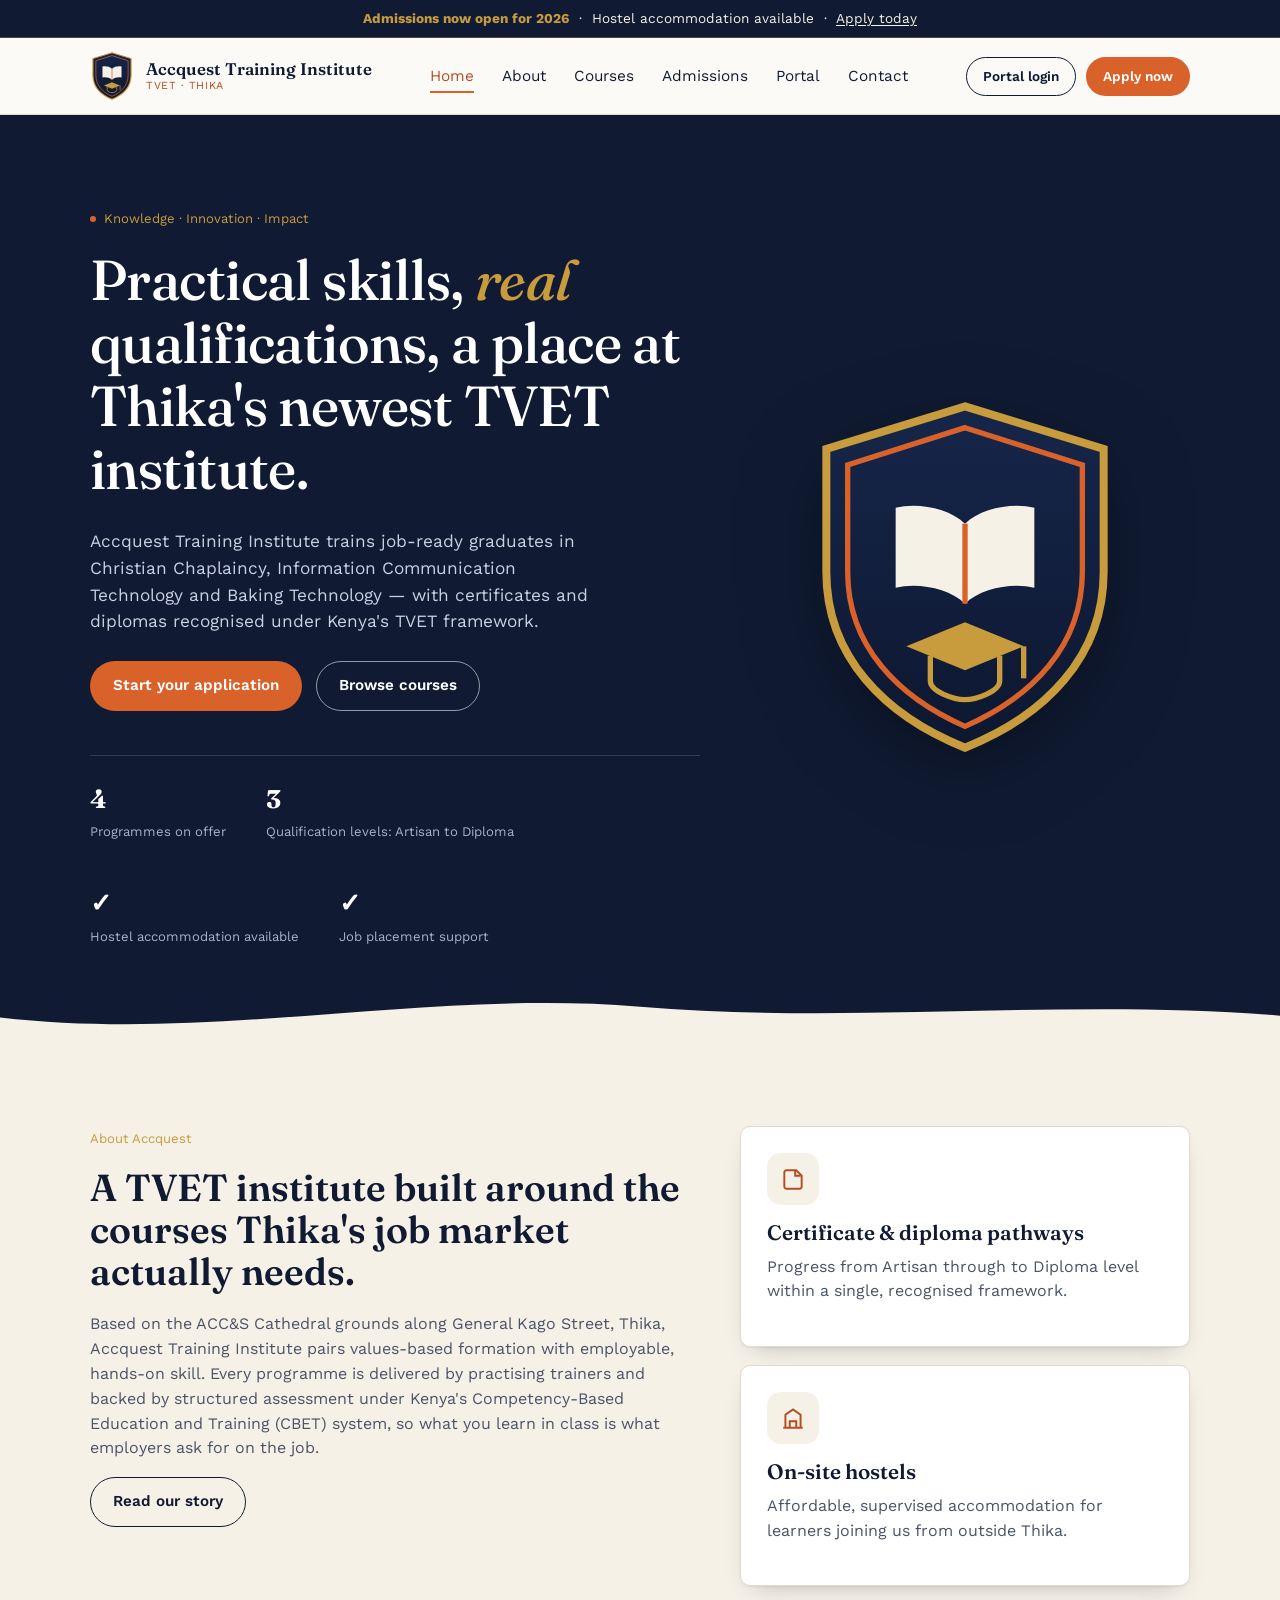
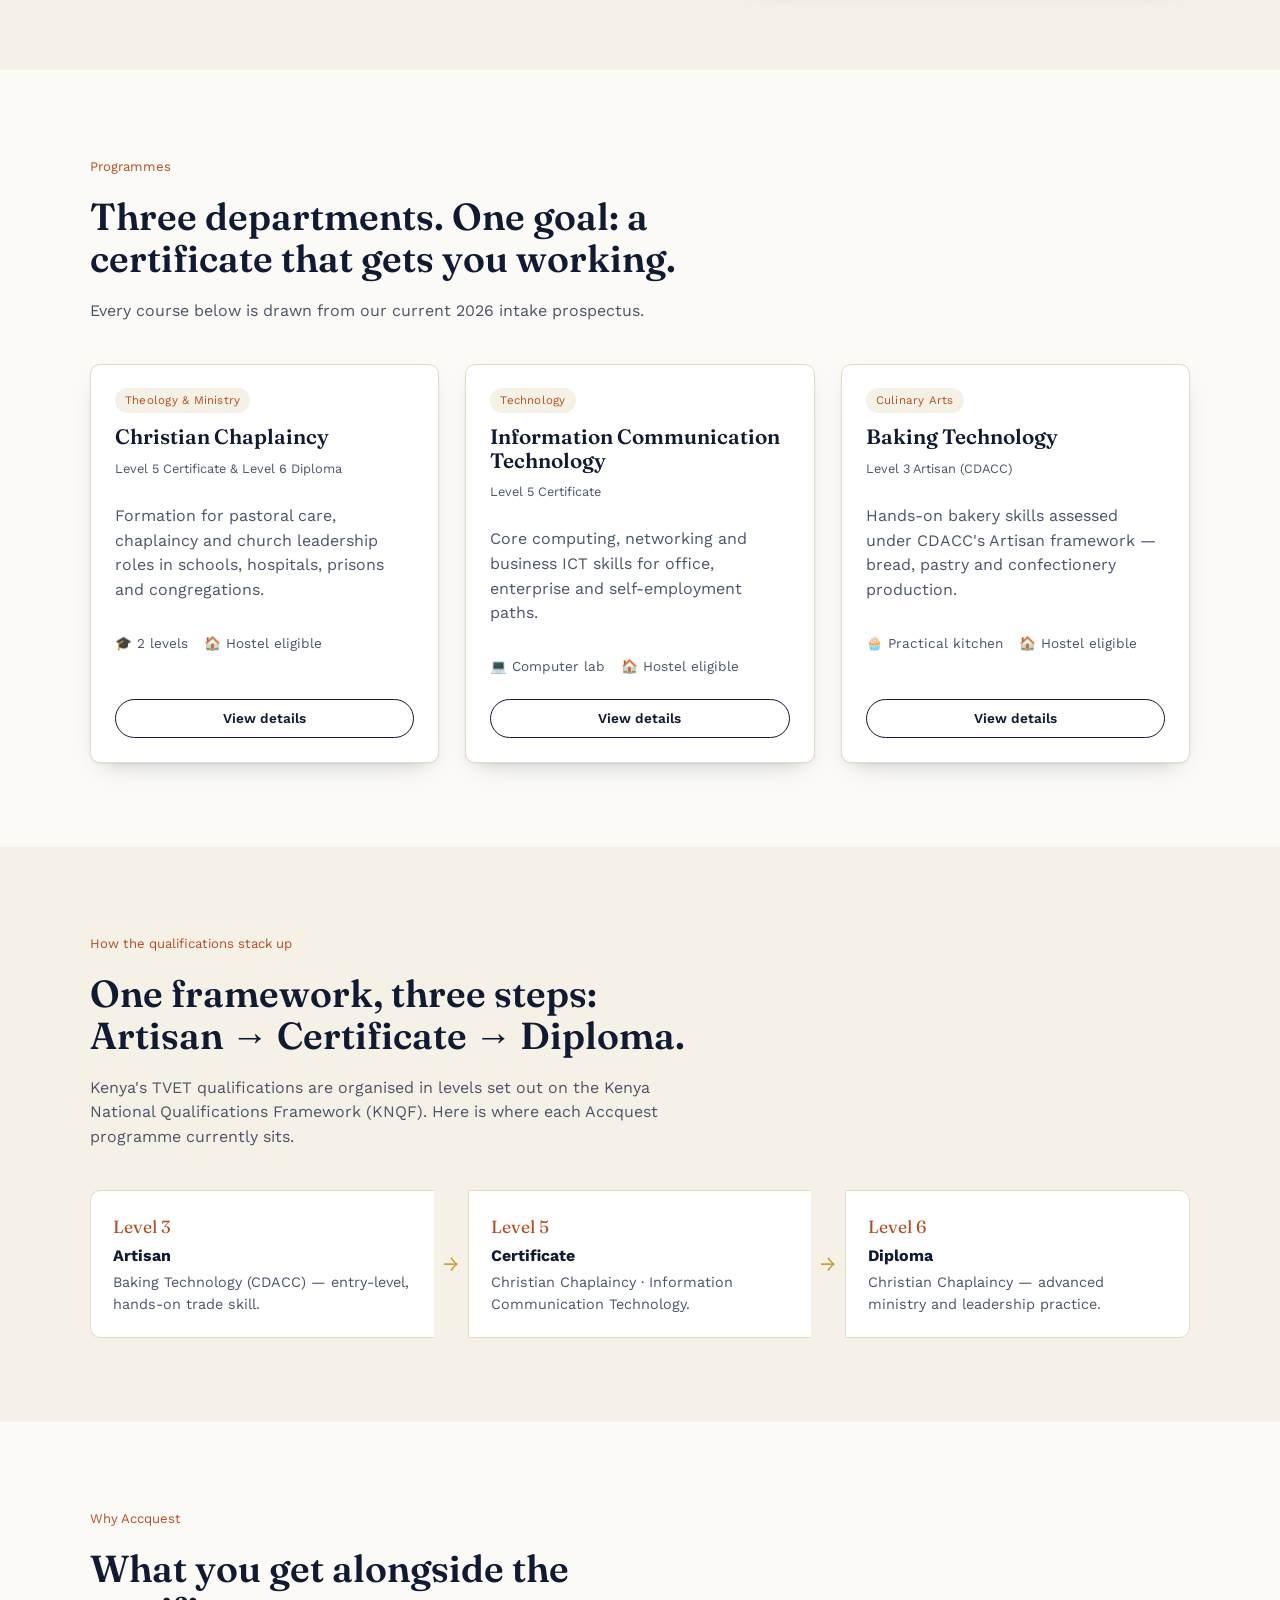
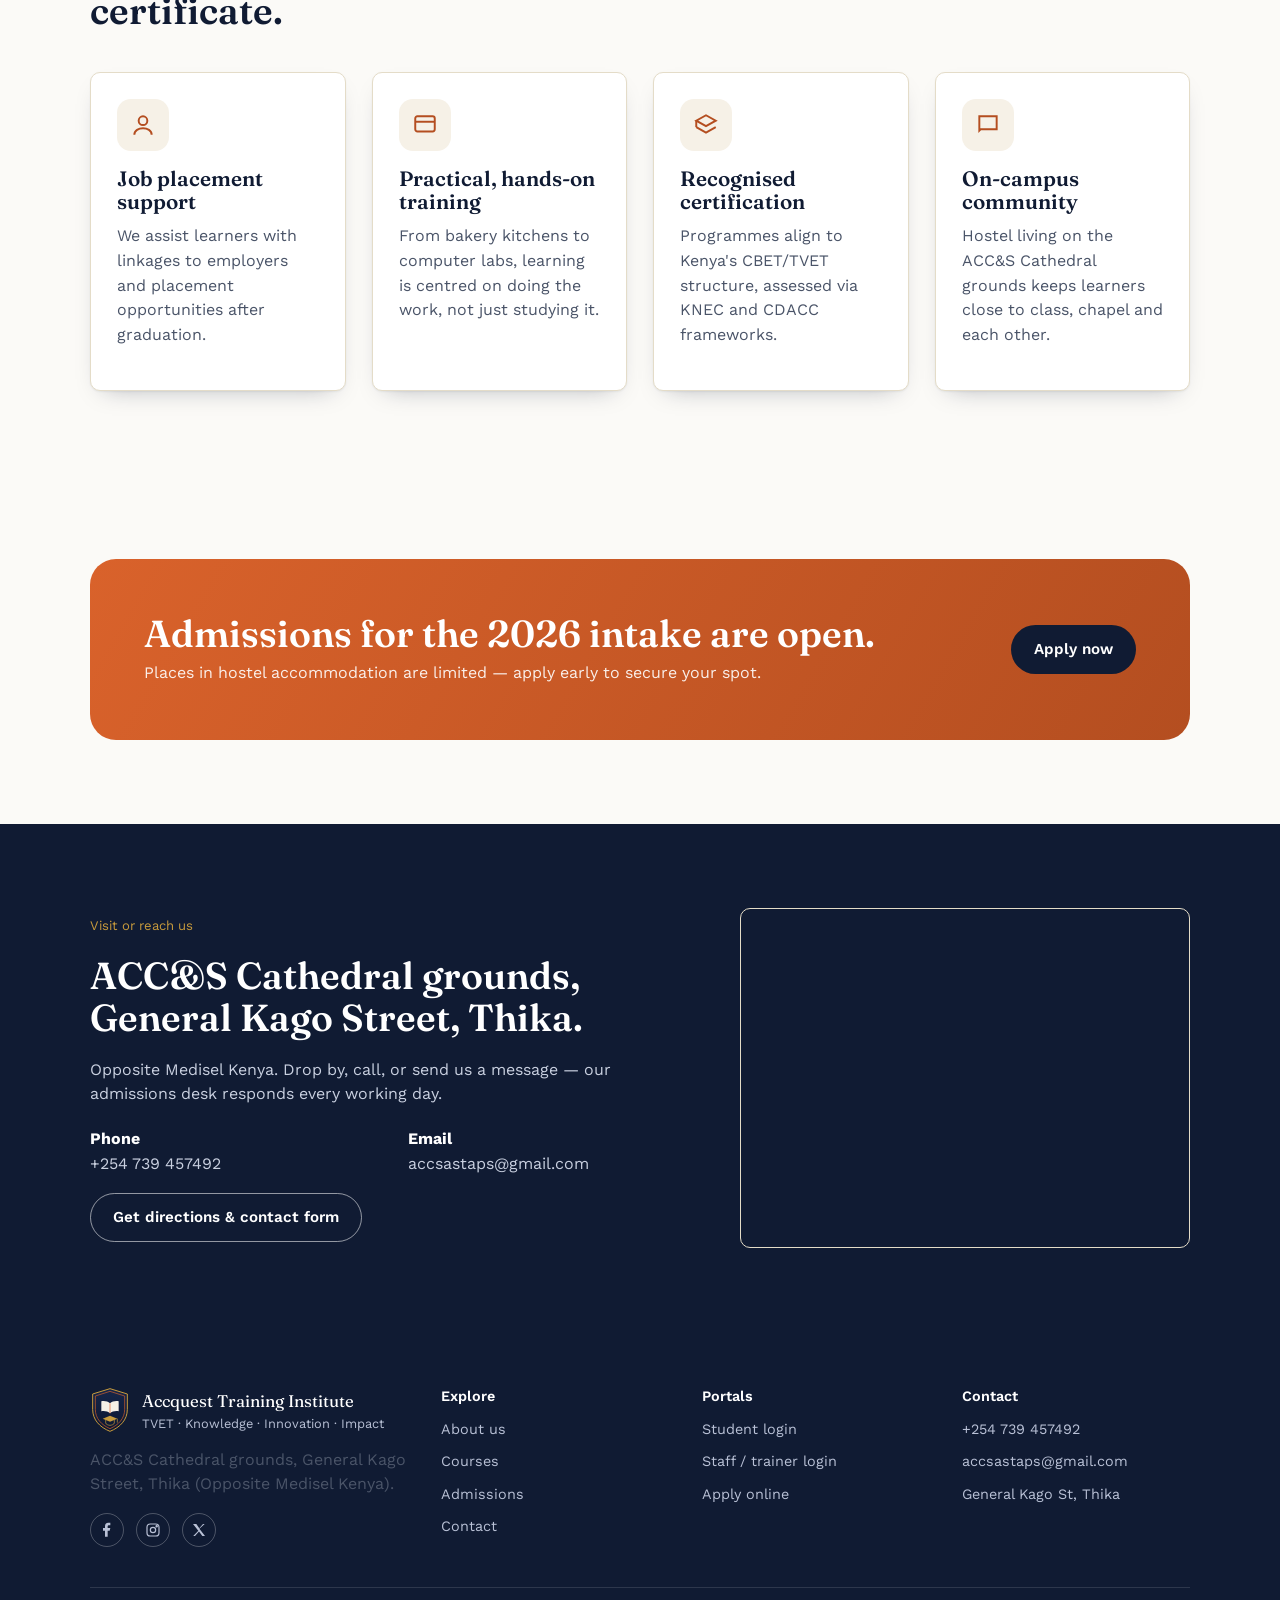
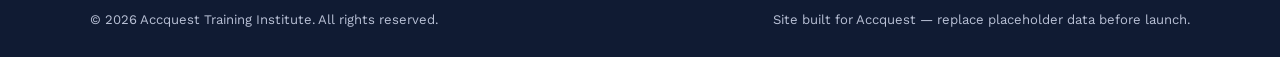
==== index.html @ 2bf1903f "update" ====
<!doctype html>
<html lang="en">
<head>
<meta charset="UTF-8">
<meta name="viewport" content="width=device-width, initial-scale=1.0">
<title>Accquest Training Institute (TVET) — Thika | Admissions Open 2026</title>
<meta name="description" content="Accquest Training Institute is a TVET institute on the ACC&S Cathedral grounds, General Kago Street, Thika, offering Christian Chaplaincy, ICT and Baking Technology certificates and diplomas. Admissions open for 2026. Hostels available.">
<link rel="icon" href="images/logo.svg" type="image/svg+xml">
<link rel="preconnect" href="https://fonts.googleapis.com">
<link href="https://fonts.googleapis.com/css2?family=Fraunces:ital,opsz,wght@0,9..144,500;0,9..144,600;1,9..144,500&family=Work+Sans:wght@400;500;600;700&display=swap" rel="stylesheet">
<link rel="stylesheet" href="css/style.css">
</head>
<body>
<a href="#main" class="skip-link">Skip to content</a>

<div class="notice-bar">
  <strong>Admissions now open for 2026</strong> &nbsp;·&nbsp; Hostel accommodation available &nbsp;·&nbsp;
  <a href="admissions.html">Apply today</a>
</div>

<header class="site-header">
  <nav class="nav">
    <a href="index.html" class="brand">
      <img src="images/logo.svg" alt="Accquest Training Institute badge">
      <span class="brand-text">
        <span class="name">Accquest Training Institute</span>
        <span class="tag">TVET · Thika</span>
      </span>
    </a>
    <ul class="nav-links">
      <li><a href="index.html" class="active">Home</a></li>
      <li><a href="about.html">About</a></li>
      <li><a href="courses.html">Courses</a></li>
      <li><a href="admissions.html">Admissions</a></li>
      <li><a href="portal.html">Portal</a></li>
      <li><a href="contact.html">Contact</a></li>
    </ul>
    <div class="nav-cta">
      <a href="portal.html" class="btn btn-ghost btn-sm">Portal login</a>
      <a href="admissions.html" class="btn btn-primary btn-sm">Apply now</a>
      <button class="nav-toggle" aria-label="Toggle menu" aria-expanded="false"></button>
    </div>
  </nav>
</header>

<main id="main">

  <!-- HERO -->
  <section class="hero">
    <div class="hero-arc" aria-hidden="true"></div>
    <div class="wrap hero-grid">
      <div>
        <span class="eyebrow"><span class="dot"></span> Knowledge · Innovation · Impact</span>
        <h1>Practical skills, <em>real</em> qualifications, a place at Thika's newest TVET institute.</h1>
        <p class="lead">Accquest Training Institute trains job-ready graduates in Christian Chaplaincy, Information Communication Technology and Baking Technology — with certificates and diplomas recognised under Kenya's TVET framework.</p>
        <div class="hero-actions">
          <a href="admissions.html" class="btn btn-primary">Start your application</a>
          <a href="courses.html" class="btn btn-outline-light">Browse courses</a>
        </div>
        <div class="hero-stats">
          <div class="stat"><b>4</b><span>Programmes on offer</span></div>
          <div class="stat"><b>3</b><span>Qualification levels: Artisan to Diploma</span></div>
          <div class="stat"><b>✓</b><span>Hostel accommodation available</span></div>
          <div class="stat"><b>✓</b><span>Job placement support</span></div>
        </div>
      </div>
      <div class="hero-badge-wrap">
        <img src="images/logo.svg" alt="" class="hero-seal" aria-hidden="true">
      </div>
    </div>
    <svg class="hero-wave" viewBox="0 0 1440 60" preserveAspectRatio="none" aria-hidden="true">
      <path d="M0,32 C240,60 480,0 720,20 C960,40 1200,10 1440,30 L1440,60 L0,60 Z" fill="#F6F1E7"/>
    </svg>
  </section>

  <!-- ABOUT SNIPPET -->
  <section class="section-alt">
    <div class="wrap">
      <div class="hero-grid" style="align-items:start;">
        <div>
          <span class="eyebrow">About Accquest</span>
          <h2>A TVET institute built around the courses Thika's job market actually needs.</h2>
          <p>Based on the ACC&amp;S Cathedral grounds along General Kago Street, Thika, Accquest Training Institute pairs values-based formation with employable, hands-on skill. Every programme is delivered by practising trainers and backed by structured assessment under Kenya's Competency-Based Education and Training (CBET) system, so what you learn in class is what employers ask for on the job.</p>
          <a href="about.html" class="btn btn-ghost">Read our story</a>
        </div>
        <div class="grid" style="gap:18px;">
          <div class="card">
            <div class="icon-tile">
              <svg viewBox="0 0 24 24" fill="none" stroke="currentColor" stroke-width="1.8"><path d="M4 19V6a2 2 0 0 1 2-2h9l5 5v10a2 2 0 0 1-2 2H6a2 2 0 0 1-2-2Z"/><path d="M14 4v5h5"/></svg>
            </div>
            <h3>Certificate &amp; diploma pathways</h3>
            <p>Progress from Artisan through to Diploma level within a single, recognised framework.</p>
          </div>
          <div class="card">
            <div class="icon-tile">
              <svg viewBox="0 0 24 24" fill="none" stroke="currentColor" stroke-width="1.8"><path d="M3 21h18"/><path d="M5 21V9l7-5 7 5v12"/><path d="M9 21v-6h6v6"/></svg>
            </div>
            <h3>On-site hostels</h3>
            <p>Affordable, supervised accommodation for learners joining us from outside Thika.</p>
          </div>
        </div>
      </div>
    </div>
  </section>

  <!-- COURSES PREVIEW -->
  <section>
    <div class="wrap">
      <div class="section-head">
        <span class="eyebrow">Programmes</span>
        <h2>Three departments. One goal: a certificate that gets you working.</h2>
        <p>Every course below is drawn from our current 2026 intake prospectus.</p>
      </div>
      <div class="grid grid-3">

        <article class="course-card">
          <div class="course-top">
            <span class="course-dept">Theology &amp; Ministry</span>
            <h3>Christian Chaplaincy</h3>
            <p class="course-level">Level 5 Certificate &amp; Level 6 Diploma</p>
          </div>
          <div class="course-body">
            <p>Formation for pastoral care, chaplaincy and church leadership roles in schools, hospitals, prisons and congregations.</p>
            <div class="course-meta">
              <span>🎓 2 levels</span>
              <span>🏠 Hostel eligible</span>
            </div>
            <div class="course-foot">
              <a href="courses.html#chaplaincy" class="btn btn-ghost btn-sm btn-block">View details</a>
            </div>
          </div>
        </article>

        <article class="course-card">
          <div class="course-top">
            <span class="course-dept">Technology</span>
            <h3>Information Communication Technology</h3>
            <p class="course-level">Level 5 Certificate</p>
          </div>
          <div class="course-body">
            <p>Core computing, networking and business ICT skills for office, enterprise and self-employment paths.</p>
            <div class="course-meta">
              <span>💻 Computer lab</span>
              <span>🏠 Hostel eligible</span>
            </div>
            <div class="course-foot">
              <a href="courses.html#ict" class="btn btn-ghost btn-sm btn-block">View details</a>
            </div>
          </div>
        </article>

        <article class="course-card">
          <div class="course-top">
            <span class="course-dept">Culinary Arts</span>
            <h3>Baking Technology</h3>
            <p class="course-level">Level 3 Artisan (CDACC)</p>
          </div>
          <div class="course-body">
            <p>Hands-on bakery skills assessed under CDACC's Artisan framework — bread, pastry and confectionery production.</p>
            <div class="course-meta">
              <span>🧁 Practical kitchen</span>
              <span>🏠 Hostel eligible</span>
            </div>
            <div class="course-foot">
              <a href="courses.html#baking" class="btn btn-ghost btn-sm btn-block">View details</a>
            </div>
          </div>
        </article>

      </div>
    </div>
  </section>

  <!-- PATHWAY -->
  <section class="section-alt">
    <div class="wrap">
      <div class="section-head">
        <span class="eyebrow">How the qualifications stack up</span>
        <h2>One framework, three steps: Artisan → Certificate → Diploma.</h2>
        <p>Kenya's TVET qualifications are organised in levels set out on the Kenya National Qualifications Framework (KNQF). Here is where each Accquest programme currently sits.</p>
      </div>
      <div class="pathway">
        <div class="pathway-step">
          <span class="lvl">Level 3</span>
          <h4>Artisan</h4>
          <p>Baking Technology (CDACC) — entry-level, hands-on trade skill.</p>
        </div>
        <div class="pathway-arrow">→</div>
        <div class="pathway-step">
          <span class="lvl">Level 5</span>
          <h4>Certificate</h4>
          <p>Christian Chaplaincy · Information Communication Technology.</p>
        </div>
        <div class="pathway-arrow">→</div>
        <div class="pathway-step">
          <span class="lvl">Level 6</span>
          <h4>Diploma</h4>
          <p>Christian Chaplaincy — advanced ministry and leadership practice.</p>
        </div>
      </div>
    </div>
  </section>

  <!-- WHY CHOOSE US -->
  <section>
    <div class="wrap">
      <div class="section-head">
        <span class="eyebrow">Why Accquest</span>
        <h2>What you get alongside the certificate.</h2>
      </div>
      <div class="grid grid-4">
        <div class="card">
          <div class="icon-tile">
            <svg viewBox="0 0 24 24" fill="none" stroke="currentColor" stroke-width="1.8"><circle cx="12" cy="8" r="4"/><path d="M4 21c0-4 4-6 8-6s8 2 8 6"/></svg>
          </div>
          <h3>Job placement support</h3>
          <p>We assist learners with linkages to employers and placement opportunities after graduation.</p>
        </div>
        <div class="card">
          <div class="icon-tile">
            <svg viewBox="0 0 24 24" fill="none" stroke="currentColor" stroke-width="1.8"><rect x="3" y="4" width="18" height="14" rx="2"/><path d="M3 9h18"/></svg>
          </div>
          <h3>Practical, hands-on training</h3>
          <p>From bakery kitchens to computer labs, learning is centred on doing the work, not just studying it.</p>
        </div>
        <div class="card">
          <div class="icon-tile">
            <svg viewBox="0 0 24 24" fill="none" stroke="currentColor" stroke-width="1.8"><path d="M12 3 3 8l9 5 9-5-9-5Z"/><path d="M3 14l9 5 9-5"/><path d="M3 8v6"/></svg>
          </div>
          <h3>Recognised certification</h3>
          <p>Programmes align to Kenya's CBET/TVET structure, assessed via KNEC and CDACC frameworks.</p>
        </div>
        <div class="card">
          <div class="icon-tile">
            <svg viewBox="0 0 24 24" fill="none" stroke="currentColor" stroke-width="1.8"><path d="M4 4h16v12H5.17L4 17.17V4Z"/></svg>
          </div>
          <h3>On-campus community</h3>
          <p>Hostel living on the ACC&amp;S Cathedral grounds keeps learners close to class, chapel and each other.</p>
        </div>
      </div>
    </div>
  </section>

  <!-- CTA BAND -->
  <section>
    <div class="wrap">
      <div class="cta-band">
        <div>
          <h2>Admissions for the 2026 intake are open.</h2>
          <p>Places in hostel accommodation are limited — apply early to secure your spot.</p>
        </div>
        <a href="admissions.html" class="btn" style="background:var(--ink); color:var(--white);">Apply now</a>
      </div>
    </div>
  </section>

  <!-- CONTACT SNIPPET -->
  <section class="section-ink">
    <div class="wrap hero-grid" style="align-items:center;">
      <div>
        <span class="eyebrow">Visit or reach us</span>
        <h2>ACC&amp;S Cathedral grounds, General Kago Street, Thika.</h2>
        <p>Opposite Medisel Kenya. Drop by, call, or send us a message — our admissions desk responds every working day.</p>
        <div class="grid grid-2" style="margin-top:20px;">
          <div><strong class="text-white">Phone</strong><p>+254 739 457492</p></div>
          <div><strong class="text-white">Email</strong><p>accsastaps@gmail.com</p></div>
        </div>
        <a href="contact.html" class="btn btn-outline-light">Get directions &amp; contact form</a>
      </div>
      <div class="map-frame">
        <iframe title="Map to Accquest Training Institute, General Kago Street, Thika" loading="lazy"
          src="https://www.google.com/maps?q=General+Kago+Street,+Thika,+Kenya&output=embed"></iframe>
      </div>
    </div>
  </section>

</main>

<footer class="site-footer">
  <div class="wrap">
    <div class="footer-grid">
      <div>
        <div class="footer-brand">
          <img src="images/logo.svg" alt="Accquest Training Institute badge">
          <div>
            <div style="color:var(--white); font-family:var(--font-display); font-size:1.05rem;">Accquest Training Institute</div>
            <div style="font-size:0.8rem;">TVET · Knowledge · Innovation · Impact</div>
          </div>
        </div>
        <p style="max-width:32ch;">ACC&amp;S Cathedral grounds, General Kago Street, Thika (Opposite Medisel Kenya).</p>
        <div class="social-row">
          <a href="#" aria-label="Facebook"><svg viewBox="0 0 24 24" fill="currentColor"><path d="M13 22v-9h3l1-4h-4V7c0-1.1.4-2 2-2h2V1.2C16.6 1.1 15.2 1 13.9 1 10.6 1 9 3 9 6.4V9H6v4h3v9h4Z"/></svg></a>
          <a href="#" aria-label="Instagram"><svg viewBox="0 0 24 24" fill="none" stroke="currentColor" stroke-width="1.8"><rect x="3" y="3" width="18" height="18" rx="5"/><circle cx="12" cy="12" r="4"/><circle cx="17.5" cy="6.5" r="1"/></svg></a>
          <a href="#" aria-label="X / Twitter"><svg viewBox="0 0 24 24" fill="currentColor"><path d="M3 3l8 10.2L3.3 21H6l6-6.7L17 21h4l-8.4-10.7L20.5 3H18l-5.6 6.2L8 3H3Z"/></svg></a>
        </div>
      </div>
      <div>
        <h4>Explore</h4>
        <ul>
          <li><a href="about.html">About us</a></li>
          <li><a href="courses.html">Courses</a></li>
          <li><a href="admissions.html">Admissions</a></li>
          <li><a href="contact.html">Contact</a></li>
        </ul>
      </div>
      <div>
        <h4>Portals</h4>
        <ul>
          <li><a href="portal.html">Student login</a></li>
          <li><a href="portal.html">Staff / trainer login</a></li>
          <li><a href="admissions.html#apply">Apply online</a></li>
        </ul>
      </div>
      <div>
        <h4>Contact</h4>
        <ul>
          <li>+254 739 457492</li>
          <li>accsastaps@gmail.com</li>
          <li>General Kago St, Thika</li>
        </ul>
      </div>
    </div>
    <div class="footer-bottom">
      <span>© <span data-year></span> Accquest Training Institute. All rights reserved.</span>
      <span>Site built for Accquest — replace placeholder data before launch.</span>
    </div>
  </div>
</footer>

<script src="js/main.js"></script>
</body>
</html>
---- css/style.css ----
/* =========================================================
   ACCQUEST TRAINING INSTITUTE — Design system
   Palette: Ink Navy / Kiln Orange / Brass Gold / Parchment
   Type: Fraunces (display) + Work Sans (body/UI)
   ========================================================= */

:root{
  --ink:          #101B33;
  --ink-2:        #16264A;
  --kiln:         #D9622B;
  --kiln-dark:    #B44E20;
  --brass:        #C89B3C;
  --parchment:    #F6F1E7;
  --paper:        #FBFAF7;
  --white:        #FFFFFF;
  --line:         #E4DCC8;
  --ink-soft:     #4A5468;
  --success:      #3F7A4E;
  --danger:       #B23A34;

  --font-display: "Fraunces", "Iowan Old Style", Georgia, serif;
  --font-body:    "Work Sans", "Segoe UI", Arial, sans-serif;

  --radius-s: 4px;
  --radius-m: 10px;
  --radius-l: 26px;

  --shadow-card: 0 1px 2px rgba(16,27,51,0.06), 0 10px 24px -14px rgba(16,27,51,0.35);
  --shadow-pop:  0 20px 45px -18px rgba(16,27,51,0.45);

  --maxw: 1180px;
}

*, *::before, *::after{ box-sizing: border-box; }
html{ scroll-behavior: smooth; }

@media (prefers-reduced-motion: reduce){
  html{ scroll-behavior: auto; }
  *, *::before, *::after{ animation-duration: 0.001ms !important; animation-iteration-count: 1 !important; transition-duration: 0.001ms !important; }
}

body{
  margin: 0;
  font-family: var(--font-body);
  color: var(--ink);
  background: var(--paper);
  line-height: 1.55;
  -webkit-font-smoothing: antialiased;
}

img{ max-width: 100%; display: block; }
a{ color: inherit; text-decoration: none; }
ul{ margin: 0; padding: 0; list-style: none; }
button{ font-family: inherit; }

h1, h2, h3, h4{
  font-family: var(--font-display);
  color: var(--ink);
  line-height: 1.12;
  margin: 0 0 0.5em;
  font-weight: 600;
}
h1{ font-size: clamp(2.3rem, 4.4vw, 3.6rem); font-weight: 500; letter-spacing: -0.01em; }
h2{ font-size: clamp(1.7rem, 3vw, 2.35rem); }
h3{ font-size: 1.3rem; }
p{ margin: 0 0 1em; color: var(--ink-soft); max-width: 62ch; }

.wrap{
  width: 100%;
  max-width: var(--maxw);
  margin: 0 auto;
  padding: 0 clamp(20px, 4vw, 40px);
}

/* focus visibility */
a:focus-visible, button:focus-visible, input:focus-visible,
textarea:focus-visible, select:focus-visible{
  outline: 3px solid var(--brass);
  outline-offset: 2px;
  border-radius: 4px;
}

/* =================== Skip link =================== */
.skip-link{
  position: absolute; left: -999px; top: 0;
  background: var(--ink); color: var(--white);
  padding: 10px 16px; z-index: 999; border-radius: 0 0 8px 0;
}
.skip-link:focus{ left: 0; }

/* =================== Top notice bar =================== */
.notice-bar{
  background: var(--ink);
  color: var(--parchment);
  font-size: 0.85rem;
  text-align: center;
  padding: 8px 16px;
  border-bottom: 1px solid rgba(200,155,60,0.35);
}
.notice-bar strong{ color: var(--brass); }
.notice-bar a{ text-decoration: underline; text-underline-offset: 2px; }

/* =================== Header / nav =================== */
.site-header{
  position: sticky; top: 0; z-index: 200;
  background: var(--paper);
  border-bottom: 1px solid var(--line);
}
.nav{
  display: flex; align-items: center; justify-content: space-between;
  padding: 14px clamp(20px, 4vw, 40px);
  max-width: var(--maxw); margin: 0 auto;
  gap: 20px;
}
.brand{ display: flex; align-items: center; gap: 12px; }
.brand img{ width: 44px; height: auto; }
.brand-text{ display: flex; flex-direction: column; line-height: 1.15; }
.brand-text .name{ font-family: var(--font-display); font-weight: 600; font-size: 1.05rem; color: var(--ink); }
.brand-text .tag{ font-size: 0.68rem; letter-spacing: 0.06em; color: var(--kiln-dark); text-transform: uppercase; }

.nav-links{ display: flex; gap: 28px; align-items: center; }
.nav-links a{
  font-size: 0.96rem; color: var(--ink); position: relative; padding: 6px 0;
}
.nav-links a.active,
.nav-links a:hover{ color: var(--kiln-dark); }
.nav-links a.active::after{
  content: ""; position: absolute; left: 0; right: 0; bottom: -2px; height: 2px; background: var(--kiln);
}

.nav-cta{ display: flex; gap: 10px; align-items: center; }

.nav-toggle{
  display: none; background: none; border: 1px solid var(--line); border-radius: 8px;
  width: 42px; height: 38px; align-items: center; justify-content: center; cursor: pointer;
}
.nav-toggle span, .nav-toggle::before, .nav-toggle::after{
  content: ""; display: block; width: 20px; height: 2px; background: var(--ink); position: relative;
}
.nav-toggle::before{ margin-bottom: 5px; }
.nav-toggle::after{ margin-top: 5px; }

@media (max-width: 880px){
  .nav-links{
    position: absolute; top: 100%; left: 0; right: 0;
    background: var(--paper); border-bottom: 1px solid var(--line);
    flex-direction: column; align-items: flex-start; gap: 4px;
    padding: 10px clamp(20px,4vw,40px) 18px;
    display: none;
  }
  .nav-links.open{ display: flex; }
  .nav-links a{ padding: 10px 0; width: 100%; }
  .nav-toggle{ display: flex; }
  .nav-cta .btn{ display: none; }
}

/* =================== Buttons =================== */
.btn{
  display: inline-flex; align-items: center; justify-content: center; gap: 8px;
  font-family: var(--font-body); font-weight: 600; font-size: 0.95rem;
  padding: 12px 22px; border-radius: 999px; border: 1.5px solid transparent;
  cursor: pointer; transition: transform 0.15s ease, background 0.15s ease, border-color .15s ease, color .15s ease;
  white-space: nowrap;
}
.btn:hover{ transform: translateY(-1px); }
.btn-primary{ background: var(--kiln); color: var(--white); }
.btn-primary:hover{ background: var(--kiln-dark); }
.btn-ghost{ background: transparent; color: var(--ink); border-color: var(--ink); }
.btn-ghost:hover{ background: var(--ink); color: var(--white); }
.btn-outline-light{ background: transparent; color: var(--white); border-color: rgba(255,255,255,0.55); }
.btn-outline-light:hover{ background: var(--white); color: var(--ink); }
.btn-block{ width: 100%; }
.btn-sm{ padding: 8px 16px; font-size: 0.85rem; }

/* =================== Hero (index) =================== */
.hero{
  position: relative;
  background: var(--ink);
  color: var(--parchment);
  overflow: hidden;
  padding: clamp(48px, 8vw, 90px) 0 0;
}
.hero-grid{
  display: grid; grid-template-columns: 1.15fr 0.85fr; gap: 40px; align-items: center;
}
@media (max-width: 920px){ .hero-grid{ grid-template-columns: 1fr; } }

.eyebrow{
  display: inline-flex; align-items: center; gap: 8px;
  font-size: 0.82rem; color: var(--brass); margin-bottom: 18px;
}
.eyebrow .dot{ width: 6px; height: 6px; border-radius: 50%; background: var(--kiln); display: inline-block; }

.hero h1{ color: var(--white); }
.hero h1 em{ font-style: italic; color: var(--brass); }
.hero p.lead{ color: #C9D0E0; font-size: 1.08rem; max-width: 46ch; }
.hero-actions{ display: flex; gap: 14px; margin-top: 26px; flex-wrap: wrap; }

.hero-stats{
  display: flex; gap: clamp(18px, 4vw, 40px); margin-top: 44px; flex-wrap: wrap;
  border-top: 1px solid rgba(255,255,255,0.14); padding-top: 24px;
}
.hero-stats .stat b{ display:block; font-family: var(--font-display); font-size: 1.6rem; color: var(--white); }
.hero-stats .stat span{ font-size: 0.82rem; color: #A9B2C6; }

.hero-badge-wrap{ position: relative; display: flex; justify-content: center; }
.hero-seal{
  width: min(320px, 80%);
  filter: drop-shadow(0 20px 40px rgba(0,0,0,0.35));
  animation: seal-in 0.7s ease both;
}
@keyframes seal-in{ from{ opacity: 0; transform: translateY(14px) scale(0.97); } to{ opacity: 1; transform: none; } }

.hero-arc{
  position: absolute; inset: 0; z-index: -1;
  background:
    radial-gradient(closest-side, rgba(217,98,43,0.28), transparent 70%) top right / 60% 60% no-repeat,
    radial-gradient(closest-side, rgba(200,155,60,0.16), transparent 70%) bottom left / 55% 55% no-repeat;
}

.hero-wave{ display:block; width:100%; height:auto; margin-top: 40px; }

/* =================== Section basics =================== */
section{ padding: clamp(48px, 7vw, 84px) 0; }
.section-head{ max-width: 640px; margin-bottom: 40px; }
.section-head .eyebrow{ color: var(--kiln-dark); }
.section-alt{ background: var(--parchment); }
.section-ink{ background: var(--ink); color: var(--parchment); }
.section-ink h2, .section-ink h3{ color: var(--white); }
.section-ink p{ color: #C9D0E0; }

/* =================== Cards =================== */
.grid{ display: grid; gap: 26px; }
.grid-3{ grid-template-columns: repeat(3, 1fr); }
.grid-2{ grid-template-columns: repeat(2, 1fr); }
.grid-4{ grid-template-columns: repeat(4, 1fr); }
@media (max-width: 940px){ .grid-3, .grid-4{ grid-template-columns: repeat(2,1fr); } }
@media (max-width: 620px){ .grid-2, .grid-3, .grid-4{ grid-template-columns: 1fr; } }

.card{
  background: var(--white);
  border: 1px solid var(--line);
  border-radius: var(--radius-m);
  padding: 26px;
  box-shadow: var(--shadow-card);
}

.icon-tile{
  width: 52px; height: 52px; border-radius: 14px;
  display: flex; align-items: center; justify-content: center;
  background: var(--parchment); color: var(--kiln-dark);
  margin-bottom: 16px;
}
.icon-tile svg{ width: 26px; height: 26px; }

/* Course card */
.course-card{
  background: var(--white); border: 1px solid var(--line); border-radius: var(--radius-m);
  overflow: hidden; display: flex; flex-direction: column; box-shadow: var(--shadow-card);
}
.course-top{
  padding: 22px 24px 0;
}
.course-dept{
  display: inline-block; font-size: 0.72rem; letter-spacing: 0.02em;
  background: var(--parchment); color: var(--kiln-dark); padding: 4px 10px; border-radius: 999px;
  margin-bottom: 12px;
}
.course-level{ font-size: 0.8rem; color: var(--ink-soft); }
.course-body{ padding: 12px 24px 24px; flex: 1; display:flex; flex-direction:column; }
.course-meta{ display: flex; gap: 16px; margin: 14px 0; font-size: 0.85rem; color: var(--ink-soft); flex-wrap: wrap; }
.course-meta span{ display:flex; align-items:center; gap:6px; }
.course-foot{ margin-top: auto; display: flex; gap: 10px; padding-top: 8px; }

/* Pathway (legitimate sequence: Artisan -> Certificate -> Diploma) */
.pathway{
  display: flex; align-items: stretch; gap: 0; margin-top: 30px; flex-wrap: wrap;
}
.pathway-step{
  flex: 1; min-width: 200px; background: var(--white); border: 1px solid var(--line);
  padding: 22px; position: relative;
}
.pathway-step:not(:last-child){ border-right: none; }
.pathway-step:first-child{ border-radius: var(--radius-m) 0 0 var(--radius-m); }
.pathway-step:last-child{ border-radius: 0 var(--radius-m) var(--radius-m) 0; }
@media (max-width: 780px){
  .pathway-step, .pathway-step:first-child, .pathway-step:last-child{ border-radius: var(--radius-m); border-right:1px solid var(--line); }
}
.pathway-step .lvl{ font-family: var(--font-display); color: var(--kiln-dark); font-size: 1.1rem; }
.pathway-step h4{ font-family: var(--font-body); font-weight: 700; margin: 6px 0 6px; font-size: 1rem; }
.pathway-step p{ font-size: 0.9rem; margin: 0; }
.pathway-arrow{
  display: flex; align-items: center; justify-content: center; width: 34px; color: var(--brass); font-size: 1.3rem;
}
@media (max-width: 780px){ .pathway-arrow{ display:none; } }

/* Stat strip */
.stat-strip{
  display: grid; grid-template-columns: repeat(4,1fr); gap: 20px; text-align: center;
}
@media (max-width: 780px){ .stat-strip{ grid-template-columns: repeat(2,1fr); } }
.stat-strip b{ font-family: var(--font-display); font-size: 2rem; display:block; color: var(--brass); }
.stat-strip span{ font-size: 0.85rem; color: #C9D0E0; }

/* Timeline (admissions steps) */
.timeline{ position: relative; padding-left: 30px; }
.timeline::before{ content:""; position:absolute; left:9px; top:6px; bottom:6px; width:2px; background: var(--line); }
.timeline-item{ position: relative; padding-bottom: 30px; }
.timeline-item::before{
  content:""; position:absolute; left:-30px; top:2px; width:20px; height:20px; border-radius:50%;
  background: var(--parchment); border: 2px solid var(--kiln);
}
.timeline-item h4{ margin-bottom: 4px; }

/* Testimonial */
.quote-card{
  background: var(--white); border-left: 4px solid var(--brass); border-radius: var(--radius-s);
  padding: 24px; box-shadow: var(--shadow-card);
}
.quote-card p{ font-family: var(--font-display); font-size: 1.1rem; color: var(--ink); font-style: italic; }
.quote-by{ display:flex; align-items:center; gap:10px; margin-top: 14px; }
.avatar-dot{ width: 38px; height: 38px; border-radius: 50%; background: var(--ink); color: var(--brass); display:flex; align-items:center; justify-content:center; font-family: var(--font-display); font-weight:600; }
.quote-by span{ font-size: 0.85rem; color: var(--ink-soft); }

/* CTA band */
.cta-band{
  background: linear-gradient(120deg, var(--kiln), var(--kiln-dark));
  color: var(--white); border-radius: var(--radius-l);
  padding: clamp(30px, 5vw, 54px); display: flex; align-items: center; justify-content: space-between; gap: 24px; flex-wrap: wrap;
}
.cta-band h2{ color: var(--white); margin-bottom: 6px; }
.cta-band p{ color: rgba(255,255,255,0.9); margin: 0; }

/* =================== Forms =================== */
.form-card{
  background: var(--white); border: 1px solid var(--line); border-radius: var(--radius-m);
  padding: clamp(22px, 3vw, 34px); box-shadow: var(--shadow-card);
}
.field{ margin-bottom: 18px; }
.field label{ display:block; font-size: 0.85rem; font-weight: 600; margin-bottom: 6px; color: var(--ink); }
.field .hint{ display:block; font-size: 0.78rem; color: var(--ink-soft); margin-top: 4px; font-weight: 400; }
.field input, .field select, .field textarea{
  width: 100%; padding: 12px 14px; border: 1.5px solid var(--line); border-radius: var(--radius-s);
  font-family: var(--font-body); font-size: 0.95rem; background: var(--paper); color: var(--ink);
}
.field input:focus, .field select:focus, .field textarea:focus{ border-color: var(--kiln); outline: none; }
.field-row{ display: grid; grid-template-columns: 1fr 1fr; gap: 16px; }
@media (max-width: 600px){ .field-row{ grid-template-columns: 1fr; } }
.field.invalid input, .field.invalid select, .field.invalid textarea{ border-color: var(--danger); }
.error-text{ color: var(--danger); font-size: 0.8rem; display:none; margin-top: 4px; }
.field.invalid .error-text{ display: block; }
.form-status{
  margin-top: 16px; padding: 14px 16px; border-radius: var(--radius-s); font-size: 0.9rem; display: none;
}
.form-status.show{ display: block; }
.form-status.success{ background: #E9F3EB; color: var(--success); border: 1px solid #BEDBC4; display:block; }
.form-status.error{ background: #FBEAE9; color: var(--danger); border: 1px solid #F0C4C1; display:block; }

fieldset{ border: none; padding: 0; margin: 0 0 20px; }
legend{ font-family: var(--font-display); font-size: 1.05rem; margin-bottom: 12px; padding: 0; }

/* =================== Table (fees) =================== */
.table-wrap{ overflow-x: auto; border: 1px solid var(--line); border-radius: var(--radius-m); }
table{ width: 100%; border-collapse: collapse; min-width: 520px; }
th, td{ text-align: left; padding: 14px 18px; border-bottom: 1px solid var(--line); font-size: 0.92rem; }
thead th{ background: var(--ink); color: var(--parchment); font-family: var(--font-display); font-weight: 500; }
tbody tr:last-child td{ border-bottom: none; }
tbody tr:nth-child(even){ background: var(--parchment); }

/* =================== Footer =================== */
.site-footer{ background: var(--ink); color: #B9C1D6; padding: 56px 0 26px; }
.footer-grid{ display: grid; grid-template-columns: 1.4fr 1fr 1fr 1fr; gap: 32px; }
@media (max-width: 780px){ .footer-grid{ grid-template-columns: 1fr 1fr; } }
@media (max-width: 480px){ .footer-grid{ grid-template-columns: 1fr; } }
.footer-grid h4{ color: var(--white); font-family: var(--font-body); font-size: 0.9rem; text-transform: none; margin-bottom: 14px; }
.footer-grid ul li{ margin-bottom: 10px; font-size: 0.9rem; }
.footer-grid ul li a:hover{ color: var(--brass); }
.footer-brand{ display:flex; gap:12px; align-items:flex-start; margin-bottom: 14px; }
.footer-brand img{ width: 40px; }
.footer-bottom{
  border-top: 1px solid rgba(255,255,255,0.12); margin-top: 40px; padding-top: 22px;
  display: flex; justify-content: space-between; flex-wrap: wrap; gap: 10px; font-size: 0.82rem;
}
.social-row{ display:flex; gap: 12px; margin-top: 14px; }
.social-row a{
  width: 34px; height: 34px; border-radius: 50%; border: 1px solid rgba(255,255,255,0.25);
  display: flex; align-items: center; justify-content: center;
}
.social-row a:hover{ background: var(--kiln); border-color: var(--kiln); }
.social-row svg{ width: 16px; height: 16px; }

/* =================== Misc pages =================== */
.page-hero{
  background: var(--ink); color: var(--parchment); padding: 54px 0 60px;
}
.page-hero p{ color: #C9D0E0; }
.breadcrumb{ font-size: 0.82rem; color: var(--brass); margin-bottom: 10px; }
.breadcrumb a{ color: var(--brass); text-decoration: underline; }

.value-list{ display: grid; grid-template-columns: repeat(2,1fr); gap: 20px; }
@media (max-width: 640px){ .value-list{ grid-template-columns: 1fr; } }

.tabs{ display: flex; gap: 8px; flex-wrap: wrap; margin-bottom: 30px; }
.tab-btn{
  padding: 10px 18px; border-radius: 999px; border: 1.5px solid var(--line); background: var(--white);
  font-size: 0.9rem; font-weight: 600; cursor: pointer; color: var(--ink-soft);
}
.tab-btn.active{ background: var(--ink); border-color: var(--ink); color: var(--white); }
.tab-panel{ display: none; }
.tab-panel.active{ display: block; }

.badge{
  display: inline-flex; align-items: center; gap: 6px; font-size: 0.75rem;
  padding: 4px 10px; border-radius: 999px; background: var(--parchment); color: var(--kiln-dark); font-weight: 600;
}

.map-frame{ border: 1px solid var(--line); border-radius: var(--radius-m); overflow: hidden; height: 340px; }
.map-frame iframe{ width: 100%; height: 100%; border: 0; }

/* =================== Portal / dashboard =================== */
.portal-shell{ min-height: 100vh; display: flex; align-items: center; justify-content: center; background: var(--ink); padding: 30px; }
.portal-card{
  width: 100%; max-width: 420px; background: var(--paper); border-radius: var(--radius-l);
  padding: clamp(26px, 5vw, 40px); box-shadow: var(--shadow-pop);
}
.portal-logo{ display:flex; align-items:center; gap: 12px; margin-bottom: 22px; }
.portal-logo img{ width: 42px; }
.role-toggle{ display: flex; background: var(--parchment); border-radius: 999px; padding: 4px; margin-bottom: 24px; }
.role-toggle button{
  flex: 1; border: none; background: transparent; padding: 10px; border-radius: 999px; cursor: pointer;
  font-weight: 600; font-size: 0.88rem; color: var(--ink-soft);
}
.role-toggle button.active{ background: var(--ink); color: var(--white); }
.portal-foot{ text-align: center; margin-top: 18px; font-size: 0.85rem; color: var(--ink-soft); }

.dash-shell{ display: grid; grid-template-columns: 250px 1fr; min-height: 100vh; }
@media (max-width: 860px){ .dash-shell{ grid-template-columns: 1fr; } }
.dash-side{ background: var(--ink); color: var(--parchment); padding: 26px 20px; }
.dash-side .brand-text .name{ color: var(--white); }
.dash-nav{ margin-top: 30px; display: flex; flex-direction: column; gap: 4px; }
.dash-nav a{ padding: 11px 14px; border-radius: 10px; font-size: 0.92rem; display:flex; gap:10px; align-items:center; color: #C9D0E0; }
.dash-nav a.active, .dash-nav a:hover{ background: rgba(217,98,43,0.18); color: var(--white); }
.dash-main{ padding: clamp(22px, 4vw, 40px); background: var(--paper); }
.dash-top{ display:flex; justify-content: space-between; align-items:center; margin-bottom: 28px; gap: 16px; flex-wrap: wrap; }
.dash-kpis{ display: grid; grid-template-columns: repeat(4,1fr); gap: 18px; margin-bottom: 30px; }
@media (max-width: 900px){ .dash-kpis{ grid-template-columns: repeat(2,1fr); } }
.kpi{ background: var(--white); border:1px solid var(--line); border-radius: var(--radius-m); padding: 20px; }
.kpi b{ display:block; font-family: var(--font-display); font-size: 1.5rem; }
.kpi span{ font-size: 0.8rem; color: var(--ink-soft); }
.demo-flag{
  background: #FDF3E3; border: 1px solid var(--brass); color: #7A5A17; font-size: 0.82rem;
  padding: 10px 14px; border-radius: var(--radius-s); margin-bottom: 22px;
}
.pill-status{ padding: 3px 10px; border-radius: 999px; font-size: 0.76rem; font-weight: 700; }
.pill-status.paid{ background:#E9F3EB; color: var(--success); }
.pill-status.due{ background:#FBEAE9; color: var(--danger); }
.pill-status.progress{ background:#FDF3E3; color:#7A5A17; }

/* =================== Utility =================== */
.center{ text-align: center; margin-left: auto; margin-right: auto; }
.mt-0{ margin-top: 0; }
.muted{ color: var(--ink-soft); }
.flex{ display:flex; }
.gap-8{ gap: 8px; }
.gap-16{ gap: 16px; }
.text-white{ color: var(--white); }
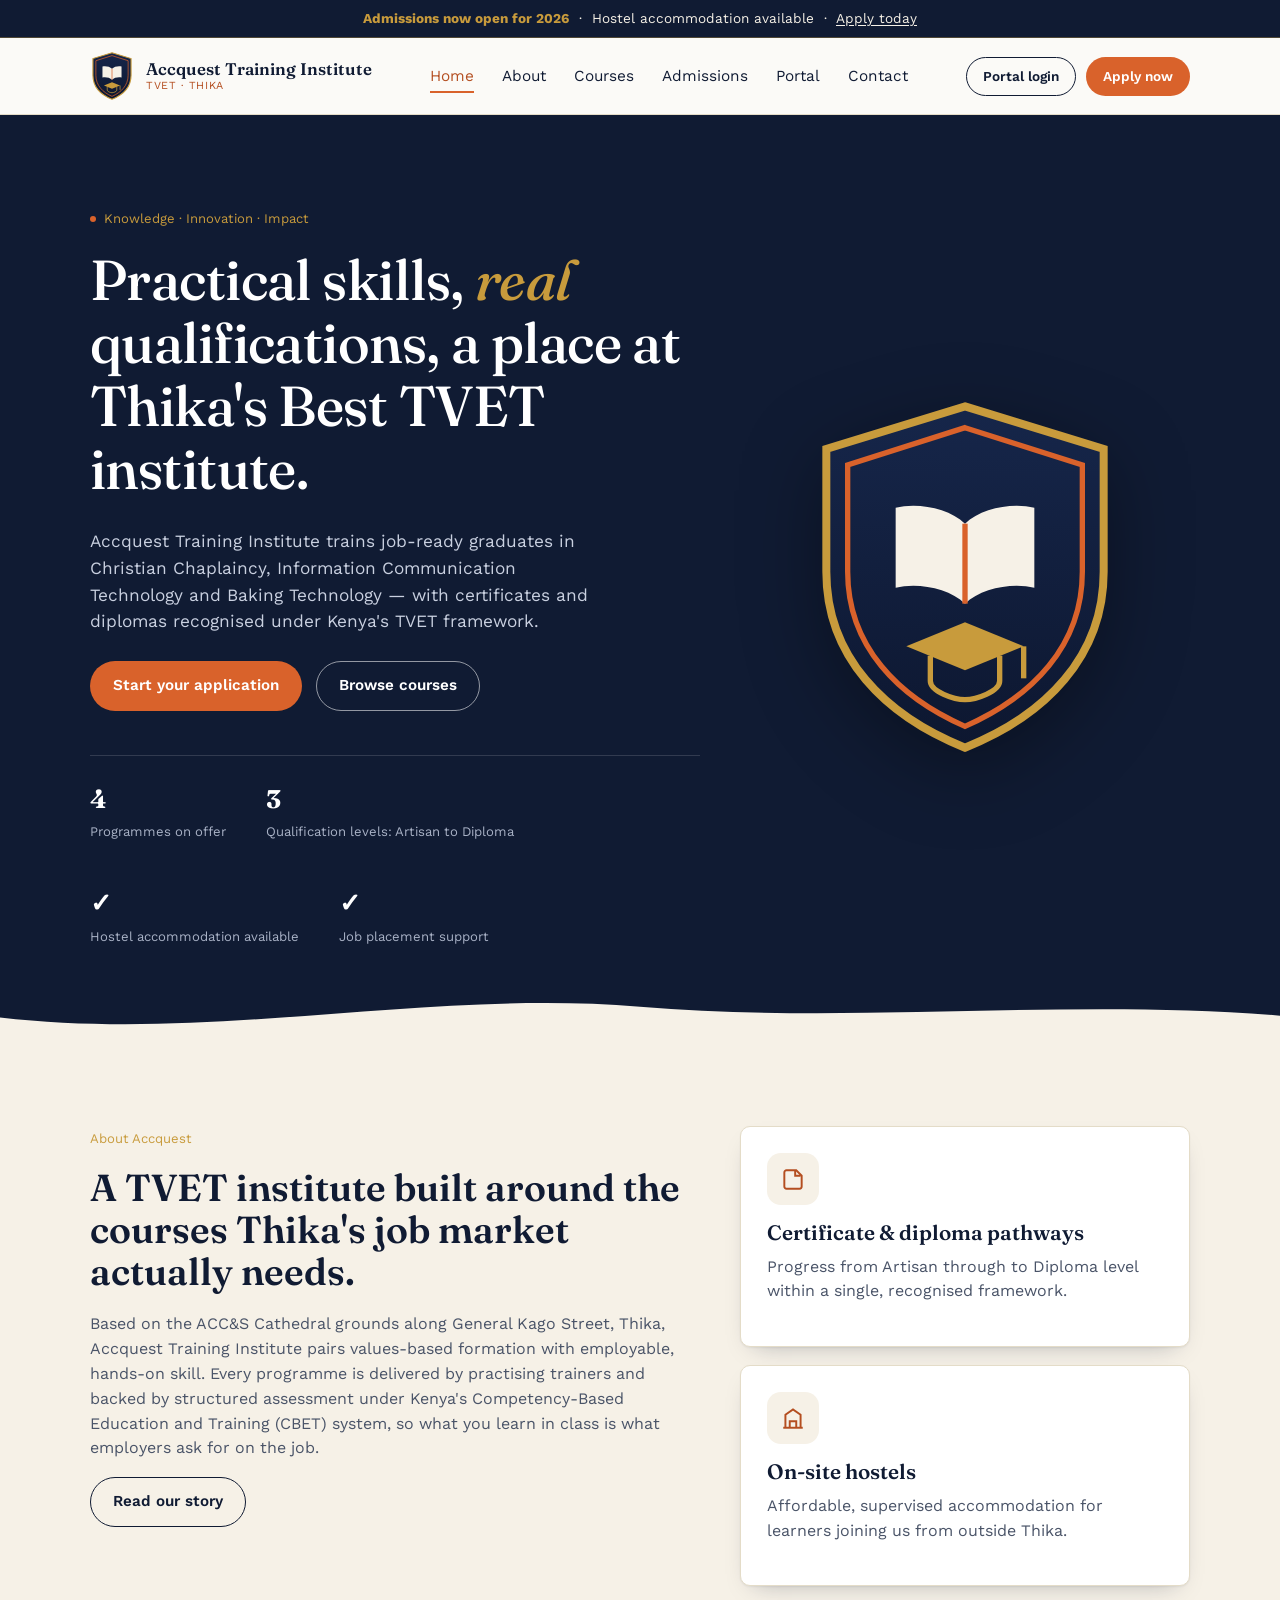
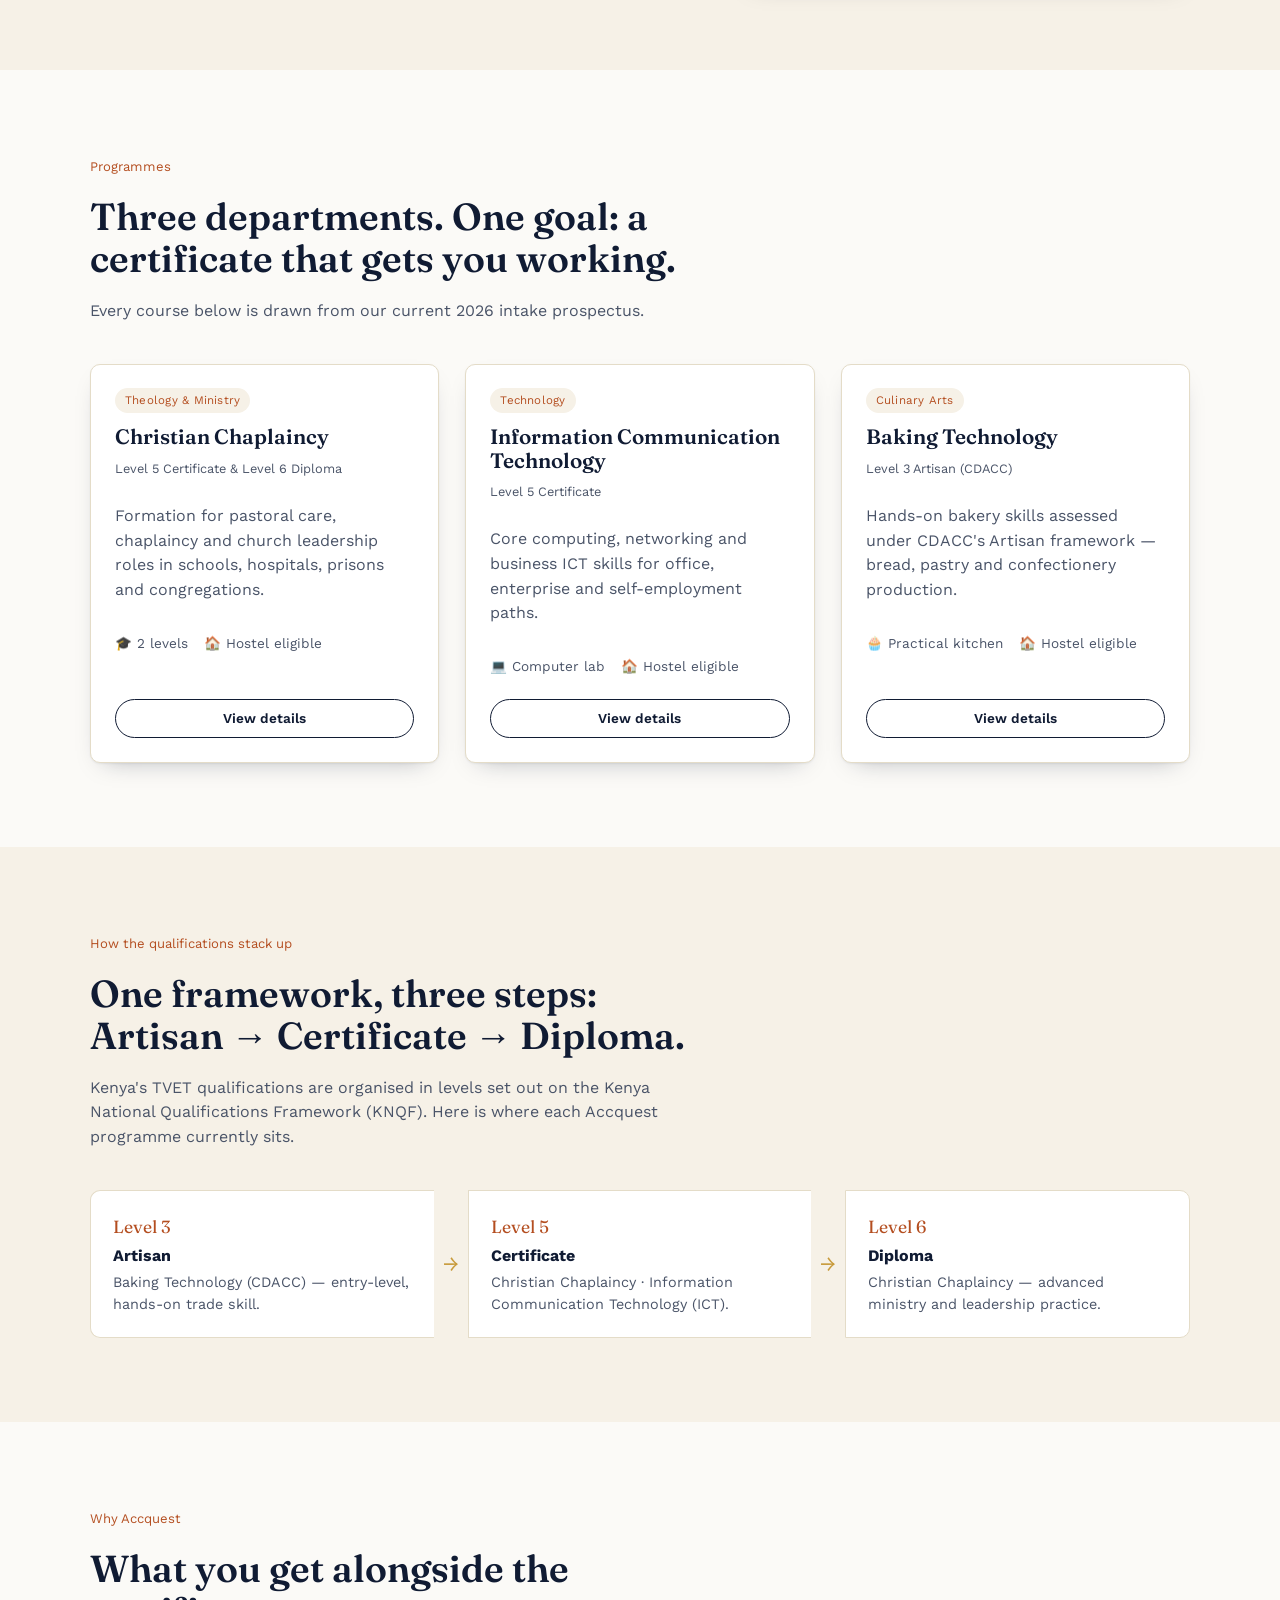
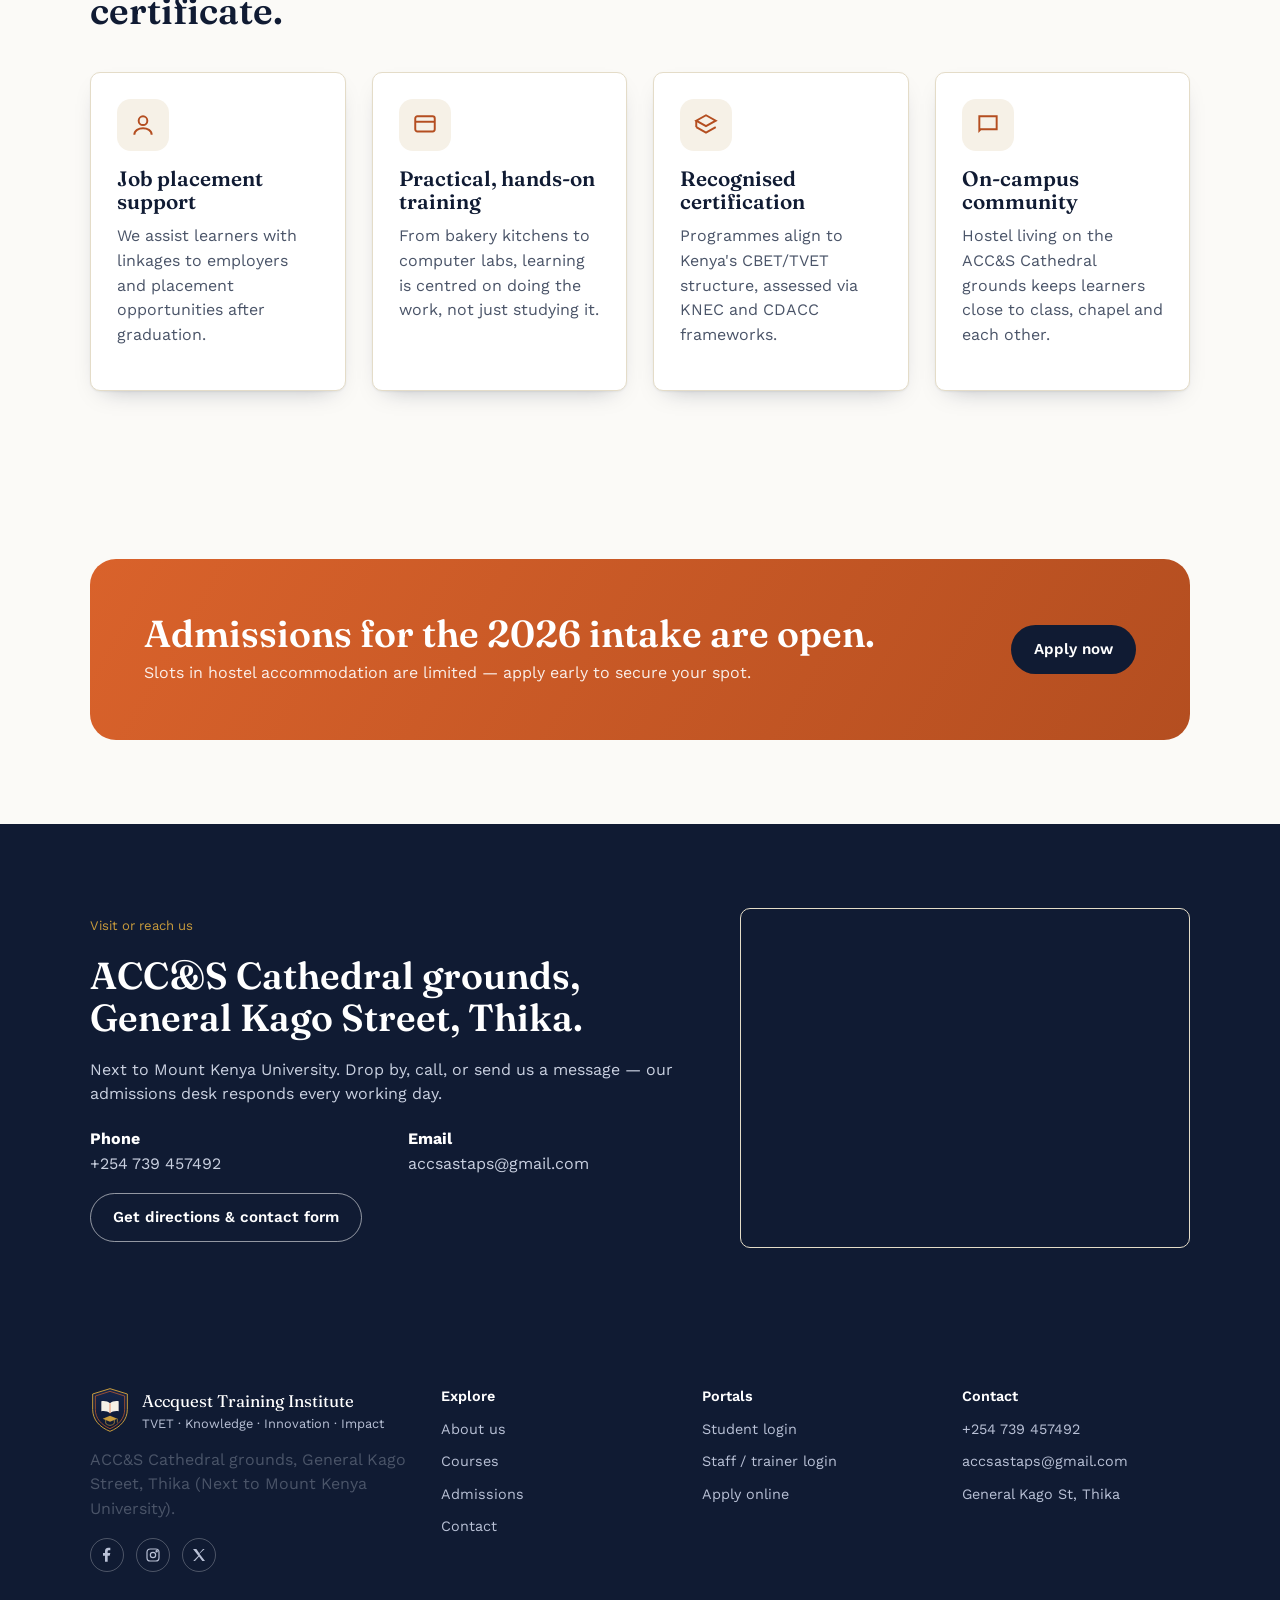
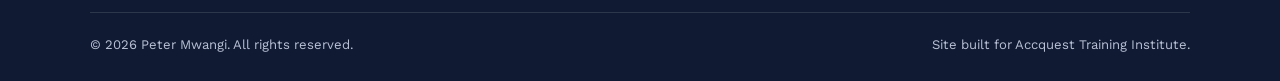
==== commit e99d388c: "update" ====
--- a/index.html
+++ b/index.html
@@ -51,7 +51,7 @@
     <div class="wrap hero-grid">
       <div>
         <span class="eyebrow"><span class="dot"></span> Knowledge · Innovation · Impact</span>
-        <h1>Practical skills, <em>real</em> qualifications, a place at Thika's newest TVET institute.</h1>
+        <h1>Practical skills, <em>real</em> qualifications, a place at Thika's Best TVET institute.</h1>
         <p class="lead">Accquest Training Institute trains job-ready graduates in Christian Chaplaincy, Information Communication Technology and Baking Technology — with certificates and diplomas recognised under Kenya's TVET framework.</p>
         <div class="hero-actions">
           <a href="admissions.html" class="btn btn-primary">Start your application</a>
@@ -73,7 +73,7 @@
     </svg>
   </section>
 
-  <!-- ABOUT SNIPPET -->
+  <!-- ABOUT -->
   <section class="section-alt">
     <div class="wrap">
       <div class="hero-grid" style="align-items:start;">
@@ -189,7 +189,7 @@
         <div class="pathway-step">
           <span class="lvl">Level 5</span>
           <h4>Certificate</h4>
-          <p>Christian Chaplaincy · Information Communication Technology.</p>
+          <p>Christian Chaplaincy · Information Communication Technology (ICT).</p>
         </div>
         <div class="pathway-arrow">→</div>
         <div class="pathway-step">
@@ -247,7 +247,7 @@
       <div class="cta-band">
         <div>
           <h2>Admissions for the 2026 intake are open.</h2>
-          <p>Places in hostel accommodation are limited — apply early to secure your spot.</p>
+          <p>Slots in hostel accommodation are limited — apply early to secure your spot.</p>
         </div>
         <a href="admissions.html" class="btn" style="background:var(--ink); color:var(--white);">Apply now</a>
       </div>
@@ -260,7 +260,7 @@
       <div>
         <span class="eyebrow">Visit or reach us</span>
         <h2>ACC&amp;S Cathedral grounds, General Kago Street, Thika.</h2>
-        <p>Opposite Medisel Kenya. Drop by, call, or send us a message — our admissions desk responds every working day.</p>
+        <p>Next to Mount Kenya University. Drop by, call, or send us a message — our admissions desk responds every working day.</p>
         <div class="grid grid-2" style="margin-top:20px;">
           <div><strong class="text-white">Phone</strong><p>+254 739 457492</p></div>
           <div><strong class="text-white">Email</strong><p>accsastaps@gmail.com</p></div>
@@ -287,7 +287,7 @@
             <div style="font-size:0.8rem;">TVET · Knowledge · Innovation · Impact</div>
           </div>
         </div>
-        <p style="max-width:32ch;">ACC&amp;S Cathedral grounds, General Kago Street, Thika (Opposite Medisel Kenya).</p>
+        <p style="max-width:32ch;">ACC&amp;S Cathedral grounds, General Kago Street, Thika (Next to Mount Kenya University).</p>
         <div class="social-row">
           <a href="#" aria-label="Facebook"><svg viewBox="0 0 24 24" fill="currentColor"><path d="M13 22v-9h3l1-4h-4V7c0-1.1.4-2 2-2h2V1.2C16.6 1.1 15.2 1 13.9 1 10.6 1 9 3 9 6.4V9H6v4h3v9h4Z"/></svg></a>
           <a href="#" aria-label="Instagram"><svg viewBox="0 0 24 24" fill="none" stroke="currentColor" stroke-width="1.8"><rect x="3" y="3" width="18" height="18" rx="5"/><circle cx="12" cy="12" r="4"/><circle cx="17.5" cy="6.5" r="1"/></svg></a>
@@ -321,8 +321,8 @@
       </div>
     </div>
     <div class="footer-bottom">
-      <span>© <span data-year></span> Accquest Training Institute. All rights reserved.</span>
-      <span>Site built for Accquest — replace placeholder data before launch.</span>
+      <span>© <span data-year></span> Peter Mwangi. All rights reserved.</span>
+      <span>Site built for Accquest Training Institute.</span>
     </div>
   </div>
 </footer>
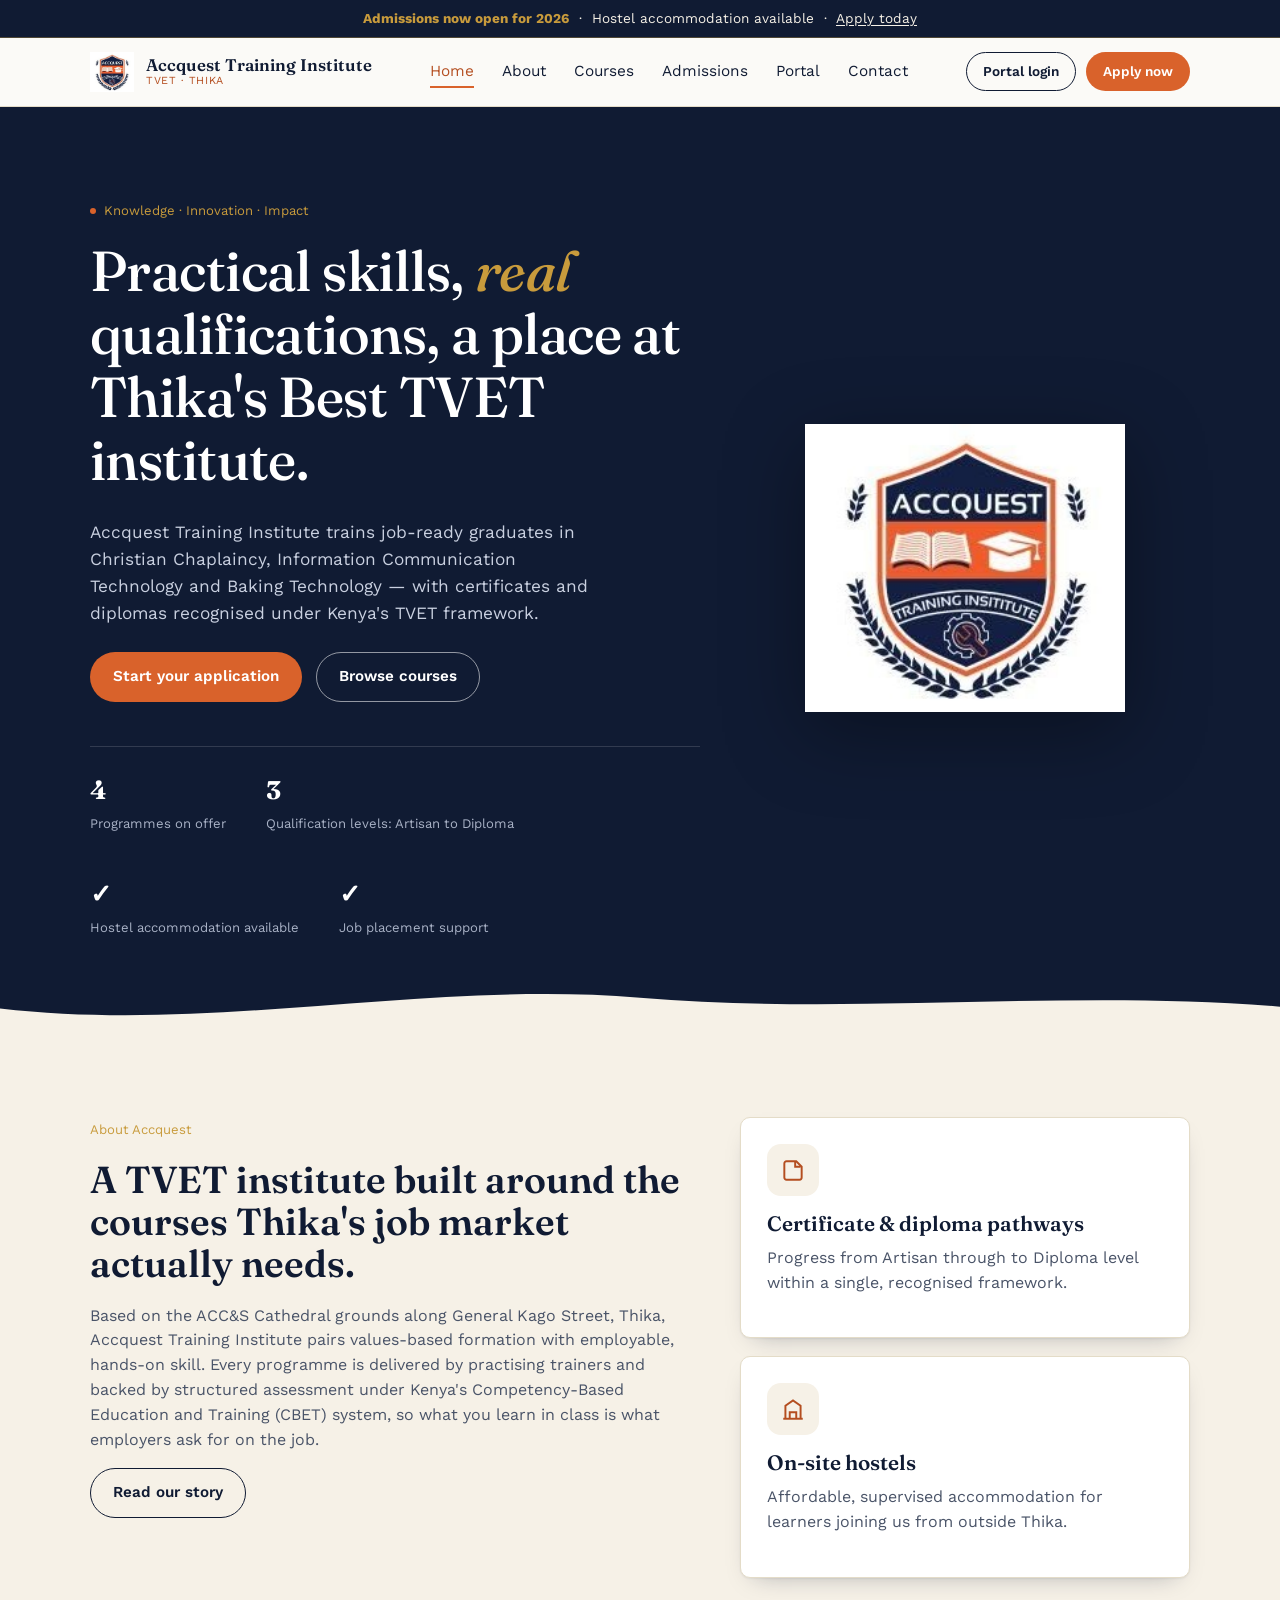
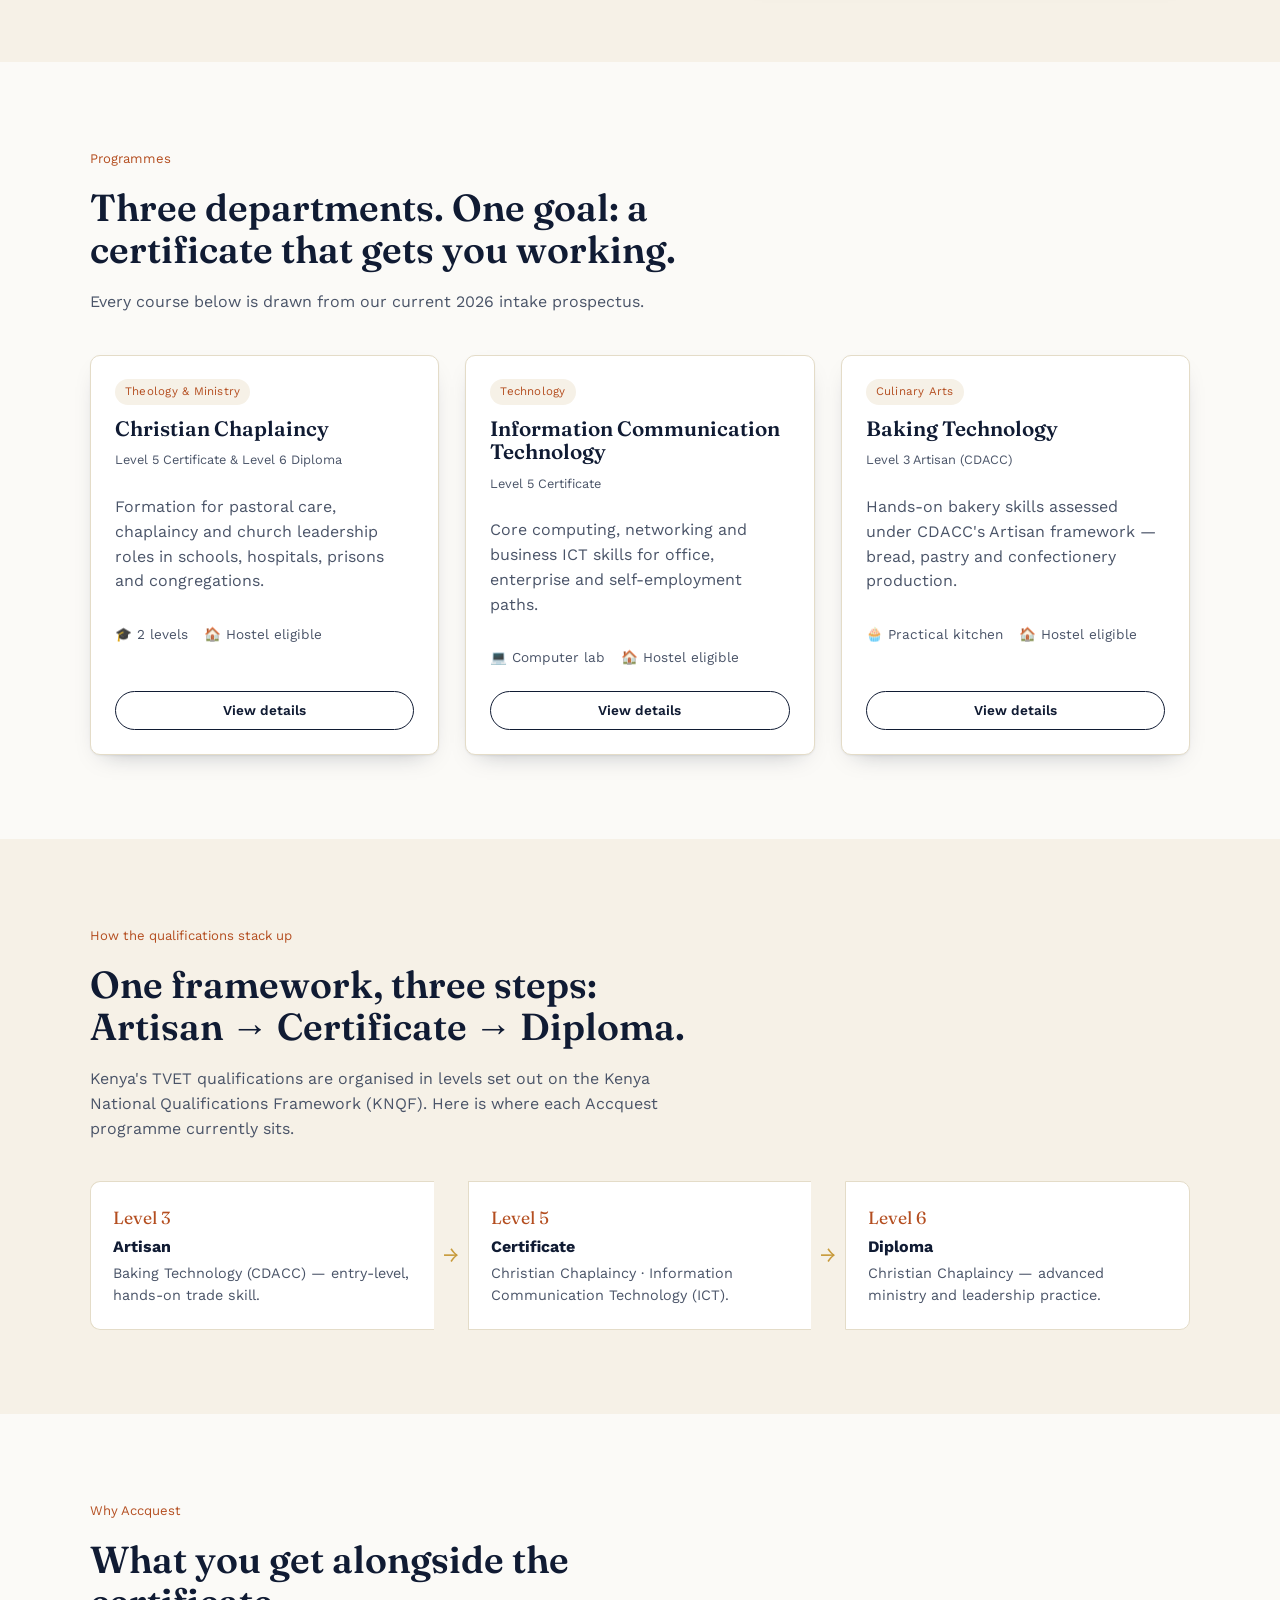
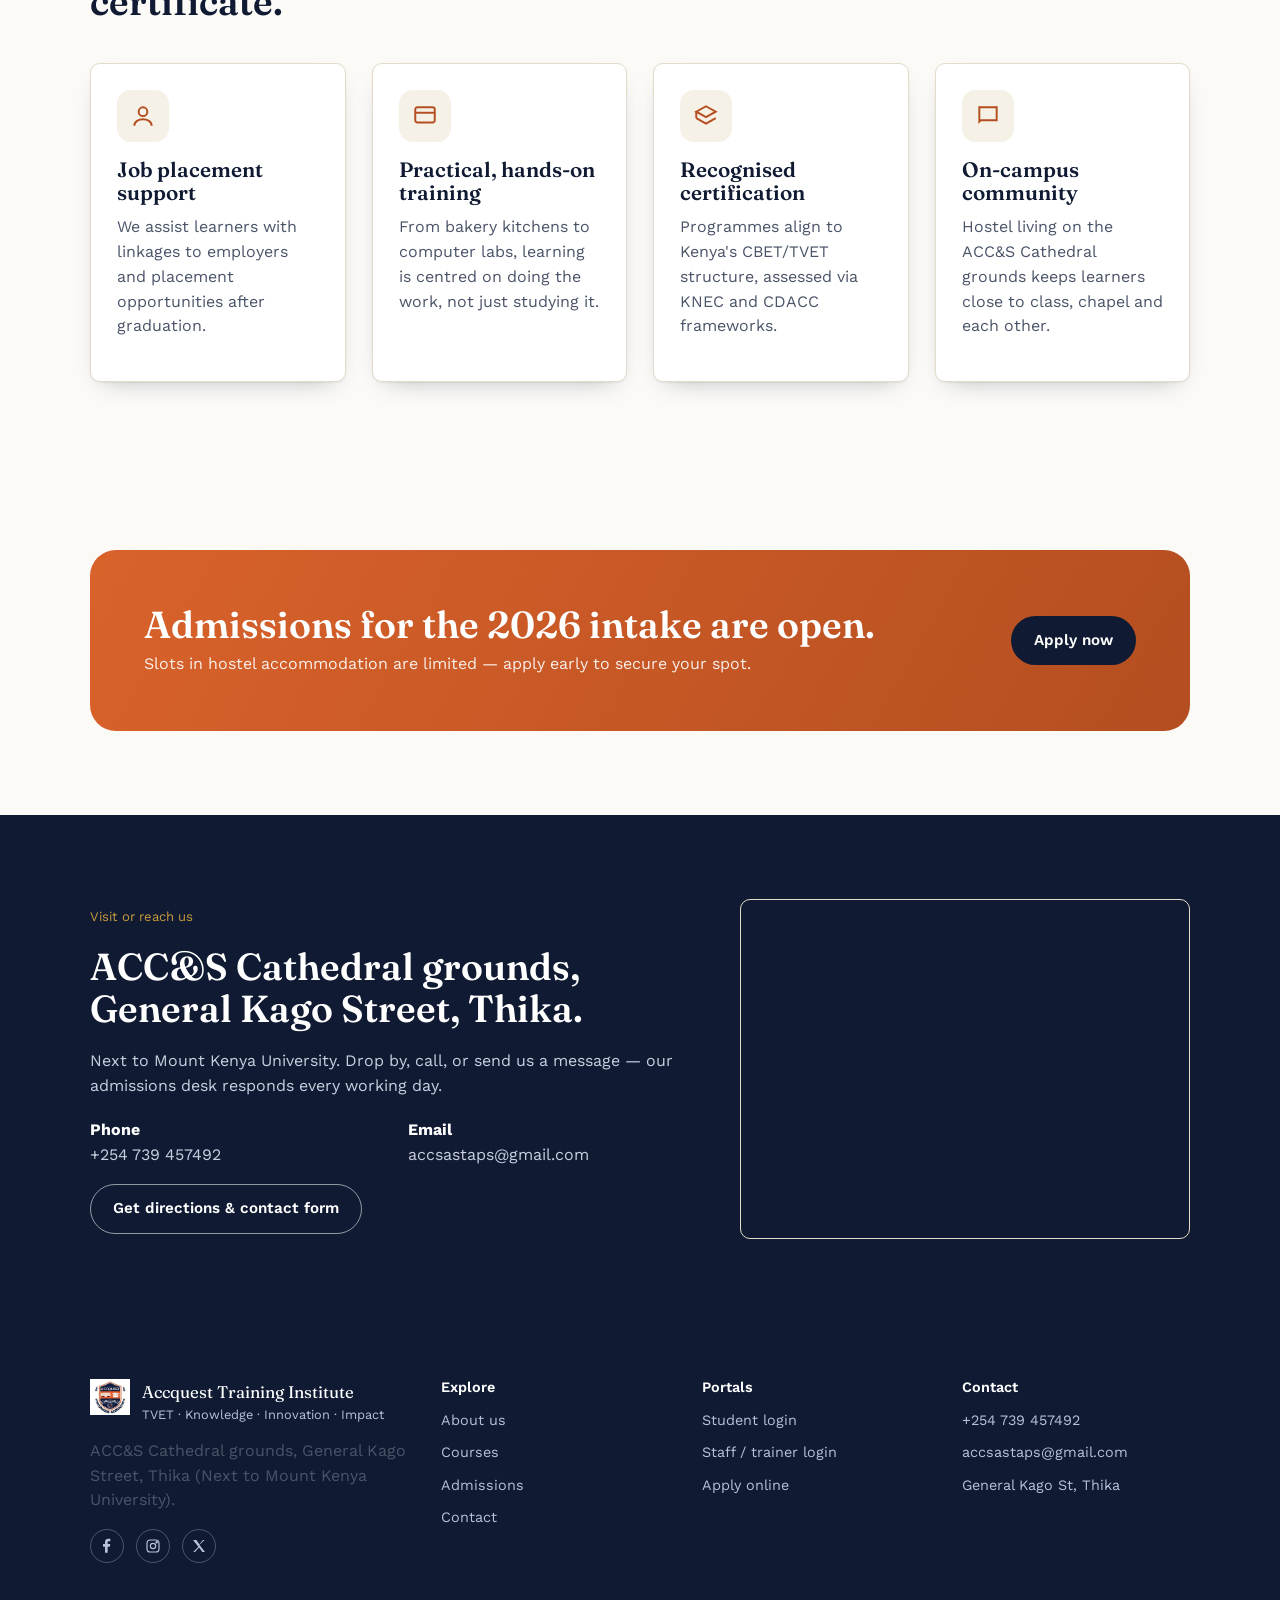
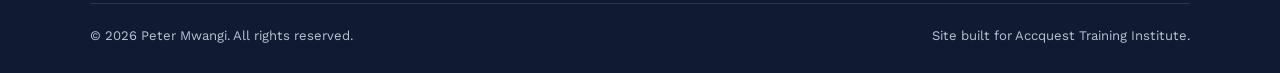
==== commit 70c0c2dc: "update" ====
--- a/index.html
+++ b/index.html
@@ -21,7 +21,7 @@
 <header class="site-header">
   <nav class="nav">
     <a href="index.html" class="brand">
-      <img src="images/logo.svg" alt="Accquest Training Institute badge">
+      <img src="images/logo.jpg" alt="Accquest Training Institute badge">
       <span class="brand-text">
         <span class="name">Accquest Training Institute</span>
         <span class="tag">TVET · Thika</span>
@@ -65,7 +65,7 @@
         </div>
       </div>
       <div class="hero-badge-wrap">
-        <img src="images/logo.svg" alt="" class="hero-seal" aria-hidden="true">
+        <img src="images/logo.jpg" alt="" class="hero-seal" aria-hidden="true">
       </div>
     </div>
     <svg class="hero-wave" viewBox="0 0 1440 60" preserveAspectRatio="none" aria-hidden="true">
@@ -269,7 +269,7 @@
       </div>
       <div class="map-frame">
         <iframe title="Map to Accquest Training Institute, General Kago Street, Thika" loading="lazy"
-          src="https://www.google.com/maps?q=General+Kago+Street,+Thika,+Kenya&output=embed"></iframe>
+          src="https://www.google.com/maps?q=ACC%26S+Cathedral+Church,+Thika&ll=-1.0476695,37.0843707&z=17&output=embed"></iframe>
       </div>
     </div>
   </section>
@@ -281,7 +281,7 @@
     <div class="footer-grid">
       <div>
         <div class="footer-brand">
-          <img src="images/logo.svg" alt="Accquest Training Institute badge">
+          <img src="images/logo.jpg" alt="Accquest Training Institute badge">
           <div>
             <div style="color:var(--white); font-family:var(--font-display); font-size:1.05rem;">Accquest Training Institute</div>
             <div style="font-size:0.8rem;">TVET · Knowledge · Innovation · Impact</div>
